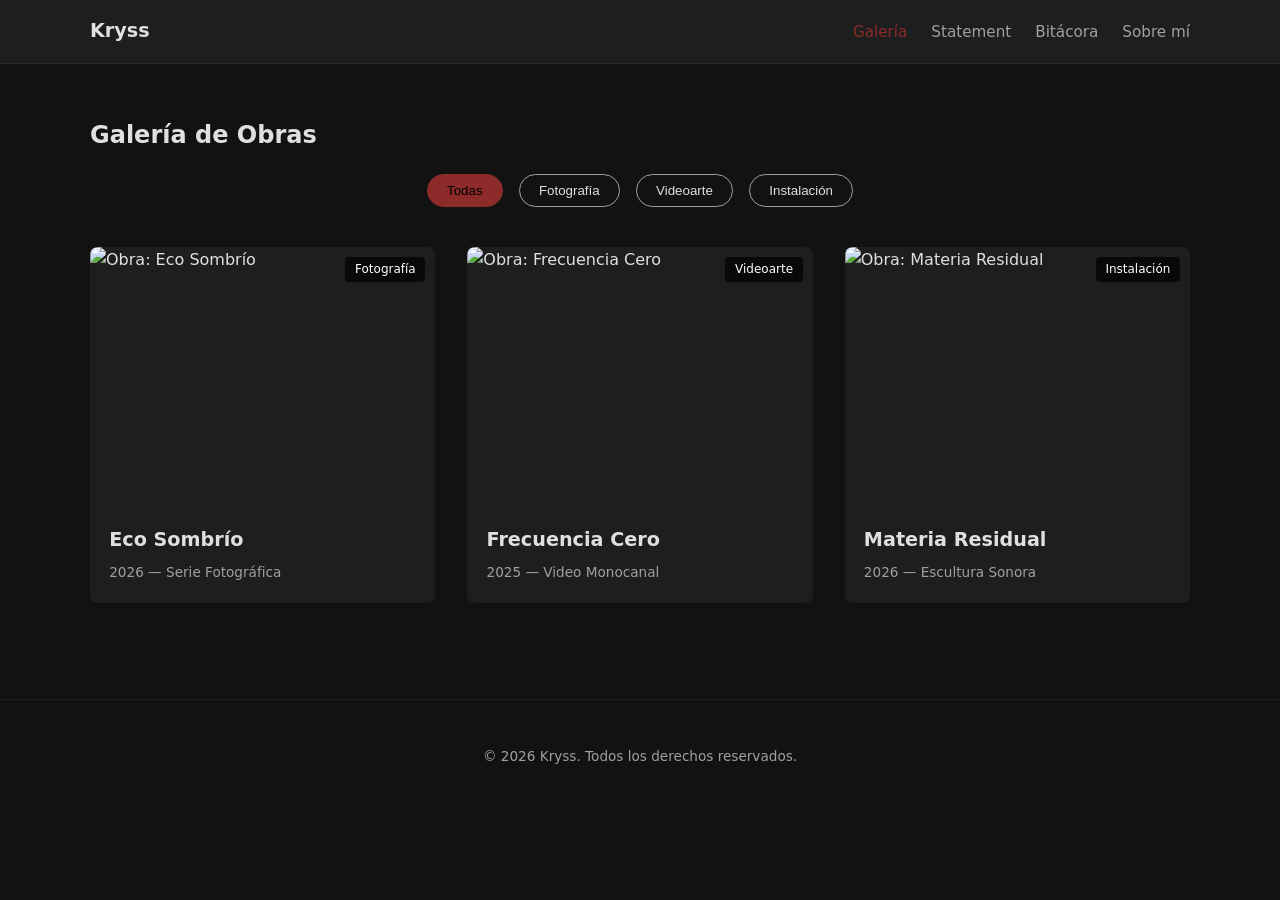
==== index.html @ 1ae2a551 "Add files via upload" ====
<!DOCTYPE html>
<html lang="es">
<head>
    <meta charset="UTF-8">
    <meta name="viewport" content="width=device-width, initial-scale=1.0">
    <title>Dossier Artístico</title>
    <!-- Enlace fundamental al archivo CSS -->
    <link rel="stylesheet" href="css/styles.css">
</head>
<body>

    <!-- Navegación Principal -->
    <header class="main-header">
        <nav>
            <a href="index.html" class="logo">Kryss</a>
            <ul class="nav-links">
                <li><a href="index.html#galeria" class="active">Galería</a></li>
                <li><a href="statement.html">Statement</a></li>
                <li><a href="blog.html">Bitácora</a></li>
                <li><a href="sobre-mi.html">Sobre mí</a></li>
            </ul>
        </nav>
    </header>

    <!-- Contenido Principal -->
    <main>
        <section id="galeria" class="galeria-section">
            <div class="container">
                <h2>Galería de Obras</h2>

                <!-- Controles de Filtro -->
                <div class="filter-controls">
                    <button class="filter-btn active" data-filter="todos">Todas</button>
                    <button class="filter-btn" data-filter="fotografia">Fotografía</button>
                    <button class="filter-btn" data-filter="videoarte">Videoarte</button>
                    <button class="filter-btn" data-filter="instalacion">Instalación</button>
                </div>

                <!-- Grid de Tarjetas -->
                <div class="galeria-grid">

                    <!-- Obra 1: Fotografía -->
                    <article class="obra-card" data-category="fotografia">
                        <a href="obra-detalle.html">
                            <figure class="card-media">
                                <img src="assets/img/obra-01.webp" alt="Obra: Eco Sombrío" loading="lazy">
                                <span class="badge">Fotografía</span>
                            </figure>
                            <div class="card-info">
                                <h3>Eco Sombrío</h3>
                                <p class="card-meta">2026 — Serie Fotográfica</p>
                            </div>
                        </a>
                    </article>

                    <!-- Obra 2: Videoarte -->
                    <article class="obra-card" data-category="videoarte">
                        <a href="obra-detalle.html">
                            <figure class="card-media">
                                <img src="assets/img/obra-02.webp" alt="Obra: Frecuencia Cero" loading="lazy">
                                <span class="badge">Videoarte</span>
                            </figure>
                            <div class="card-info">
                                <h3>Frecuencia Cero</h3>
                                <p class="card-meta">2025 — Video Monocanal</p>
                            </div>
                        </a>
                    </article>

                    <!-- Obra 3: Instalación -->
                    <article class="obra-card" data-category="instalacion">
                        <a href="obra-detalle.html">
                            <figure class="card-media">
                                <img src="assets/img/obra-03.webp" alt="Obra: Materia Residual" loading="lazy">
                                <span class="badge">Instalación</span>
                            </figure>
                            <div class="card-info">
                                <h3>Materia Residual</h3>
                                <p class="card-meta">2026 — Escultura Sonora</p>
                            </div>
                        </a>
                    </article>

                </div>
            </div>
        </section>
    </main>

    <!-- Pie de Página -->
    <footer>
        <p>&copy; 2026 Kryss. Todos los derechos reservados.</p>
    </footer>

    <!-- Script de Filtros -->
    <script src="js/main.js"></script>

</body>
</html>
---- css/styles.css ----
/* Variables de Diseño */
:root {
    --bg-color: #121212;
    --card-bg: #1e1e1e;
    --text-primary: #e0e0e0;
    --text-secondary: #a0a0a0;
    --accent: #8d2b2b;
    --font-main: system-ui, -apple-system, sans-serif;
}

body {
    background-color: var(--bg-color);
    color: var(--text-primary);
    font-family: var(--font-main);
    line-height: 1.6;
    margin: 0;
    padding: 0;
}

.container {
    max-width: 1100px;
    margin: 0 auto;
    padding: 2rem 1rem;
}

/* Layout Grid para Ficha y Concepto */
.obra-grid {
    display: grid;
    grid-template-columns: 2fr 1fr;
    gap: 2rem;
    margin-top: 2rem;
}

/* Responsive iframe de video */
.video-container {
    position: relative;
    padding-bottom: 56.25%; /* Relación 16:9 */
    height: 0;
    overflow: hidden;
    margin-top: 1rem;
}

.video-container iframe {
    position: absolute;
    top: 0;
    left: 0;
    width: 100%;
    height: 100%;
}

/* Adaptabilidad a Pantallas Pequeñas */
@media (max-width: 768px) {
    .obra-grid {
        grid-template-columns: 1fr;
    }
}
/* Botones de Filtro */
.filter-controls {
    display: flex;
    justify-content: center;
    gap: 1rem;
    margin-bottom: 2.5rem;
    flex-wrap: wrap;
}

.filter-btn {
    background: transparent;
    border: 1px solid var(--text-secondary);
    color: var(--text-primary);
    padding: 0.5rem 1.2rem;
    border-radius: 20px;
    cursor: pointer;
    transition: all 0.3s ease;
}

.filter-btn.active, .filter-btn:hover {
    background-color: var(--accent);
    color: #000;
    border-color: var(--accent);
}

/* Layout del Grid */
.galeria-grid {
    display: grid;
    grid-template-columns: repeat(auto-fill, minmax(280px, 1fr));
    gap: 2rem;
}

/* Tarjeta de Obra */
.obra-card {
    background: var(--card-bg);
    border-radius: 8px;
    overflow: hidden;
    transition: transform 0.3s ease, box-shadow 0.3s ease;
}

.obra-card a {
    text-decoration: none;
    color: inherit;
    display: block;
}

.obra-card:hover {
    transform: translateY(-6px);
    box-shadow: 0 10px 20px rgba(0,0,0,0.5);
}

.card-media {
    position: relative;
    margin: 0;
    aspect-ratio: 4 / 3;
    overflow: hidden;
}

.card-media img {
    width: 100%;
    height: 100%;
    object-fit: cover;
    transition: transform 0.5s ease;
}

.obra-card:hover .card-media img {
    transform: scale(1.05);
}

.badge {
    position: absolute;
    top: 10px;
    right: 10px;
    background: rgba(0, 0, 0, 0.7);
    color: #fff;
    font-size: 0.75rem;
    padding: 0.2rem 0.6rem;
    border-radius: 4px;
    backdrop-filter: blur(4px);
}

.card-info {
    padding: 1.2rem;
}

.card-info h3 {
    margin: 0 0 0.4rem 0;
    font-size: 1.2rem;
}

.card-meta {
    margin: 0;
    font-size: 0.85rem;
    color: var(--text-secondary);
}
/* Layout del Statement */
.statement-container {
    max-width: 800px;
    margin: 0 auto;
    padding: 2rem 0;
}

.statement-header {
    border-bottom: 1px solid var(--card-bg);
    padding-bottom: 1.5rem;
    margin-bottom: 2.5rem;
}

.statement-header h1 {
    font-size: 2.5rem;
    margin-bottom: 0.5rem;
}

.subtitle {
    color: var(--text-secondary);
    font-size: 1.1rem;
}

.statement-section {
    margin-bottom: 3rem;
}

.statement-section h2 {
    color: var(--accent);
    font-size: 1.4rem;
    border-left: 3px solid var(--accent);
    padding-left: 0.8rem;
    margin-bottom: 1rem;
}

.statement-section p {
    font-size: 1.05rem;
    color: var(--text-primary);
    text-align: justify;
}

/* Lista Bibliográfica */
.bibliografia-marco {
    background-color: var(--card-bg);
    padding: 2rem;
    border-radius: 8px;
}

.biblio-list {
    list-style: none;
    padding: 0;
    margin: 0;
}

.biblio-list li {
    margin-bottom: 1rem;
    font-size: 0.95rem;
    color: var(--text-secondary);
    line-height: 1.5;
}

.biblio-list li strong {
    color: var(--text-primary);
}
/* Layout Perfil del Artista */
.profile-section {
    margin-bottom: 4rem;
}

.profile-grid {
    display: grid;
    grid-template-columns: 1fr 2fr;
    gap: 2.5rem;
    align-items: start;
}

.profile-portrait img {
    width: 100%;
    border-radius: 8px;
    object-fit: cover;
    aspect-ratio: 3 / 4;
}

.profile-info h1 {
    font-size: 2.2rem;
    margin-bottom: 0.2rem;
}

.profile-tagline {
    color: var(--accent);
    font-weight: 500;
    margin-bottom: 1.5rem;
}

.bio-text p {
    color: var(--text-primary);
    line-height: 1.7;
    margin-bottom: 1rem;
}

/* Botón para descarga de CV */
.cv-download {
    margin-top: 2rem;
}

.btn-primary {
    display: inline-block;
    background-color: var(--accent);
    color: #000;
    padding: 0.75rem 1.5rem;
    border-radius: 4px;
    text-decoration: none;
    font-weight: bold;
    transition: background-color 0.3s ease;
}

.btn-primary:hover {
    background-color: #8d2b2b;
}

/* Galería de Fotografías del Artista */
.artist-gallery-section {
    border-top: 1px solid var(--card-bg);
    padding-top: 3rem;
}

.artist-gallery-section h2 {
    font-size: 1.5rem;
    margin-bottom: 1.5rem;
}

.artist-photo-grid {
    display: grid;
    grid-template-columns: repeat(auto-fit, minmax(250px, 1fr));
    gap: 1.5rem;
}

.artist-photo-card {
    margin: 0;
    background: var(--card-bg);
    border-radius: 6px;
    overflow: hidden;
}

.artist-photo-card img {
    width: 100%;
    height: 200px;
    object-fit: cover;
    display: block;
}

.artist-photo-card figcaption {
    padding: 0.8rem;
    font-size: 0.85rem;
    color: var(--text-secondary);
    text-align: center;
}

/* Responsivo para móviles */
@media (max-width: 768px) {
    .profile-grid {
        grid-template-columns: 1fr;
    }
}
/* Layout del Blog */
.blog-header {
    margin-bottom: 3rem;
    border-bottom: 1px solid var(--card-bg);
    padding-bottom: 1rem;
}

.blog-list {
    display: flex;
    flex-direction: column;
    gap: 2rem;
    max-width: 850px;
    margin: 0 auto;
}

.blog-card {
    display: grid;
    grid-template-columns: 100px 1fr;
    background: var(--card-bg);
    border-radius: 8px;
    padding: 1.5rem;
    gap: 1.5rem;
    align-items: center;
}

.blog-date {
    display: flex;
    flex-direction: column;
    align-items: center;
    justify-content: center;
    border-right: 2px solid var(--accent);
    padding-right: 1.5rem;
    text-align: center;
}

.blog-date .day {
    font-size: 1.8rem;
    font-weight: bold;
    color: var(--accent);
    line-height: 1;
}

.blog-date .month {
    font-size: 0.9rem;
    font-weight: bold;
    color: var(--text-primary);
}

.blog-date .year {
    font-size: 0.75rem;
    color: var(--text-secondary);
}

.blog-content h2 {
    margin: 0 0 0.5rem 0;
    font-size: 1.3rem;
}

.blog-excerpt {
    color: var(--text-secondary);
    font-size: 0.95rem;
    margin-bottom: 1rem;
}

.read-more {
    color: var(--accent);
    text-decoration: none;
    font-size: 0.9rem;
    font-weight: bold;
}

.read-more:hover {
    text-decoration: underline;
}

/* Responsivo para pantallas pequeñas */
@media (max-width: 600px) {
    .blog-card {
        grid-template-columns: 1fr;
    }
    
    .blog-date {
        border-right: none;
        border-bottom: 2px solid var(--accent);
        padding-right: 0;
        padding-bottom: 1rem;
        flex-direction: row;
        gap: 0.5rem;
    }
}
/* Estilos para el Menú de Navegación Global */
.main-header {
    background-color: var(--card-bg);
    border-bottom: 1px solid #2a2a2a;
    padding: 1rem 0;
}

.main-header nav {
    max-width: 1100px;
    margin: 0 auto;
    padding: 0 1rem;
    display: flex;
    justify-content: space-between;
    align-items: center;
}

.logo {
    color: var(--text-primary);
    font-size: 1.2rem;
    font-weight: bold;
    text-decoration: none;
}

.nav-links {
    list-style: none;
    display: flex;
    gap: 1.5rem;
    margin: 0;
    padding: 0;
}

.nav-links a {
    color: var(--text-secondary);
    text-decoration: none;
    font-size: 0.95rem;
    transition: color 0.3s ease;
}

.nav-links a:hover,
.nav-links a.active {
    color: var(--accent);
}

footer {
    text-align: center;
    padding: 2rem 0;
    margin-top: 4rem;
    border-top: 1px solid var(--card-bg);
    color: var(--text-secondary);
    font-size: 0.85rem;
}
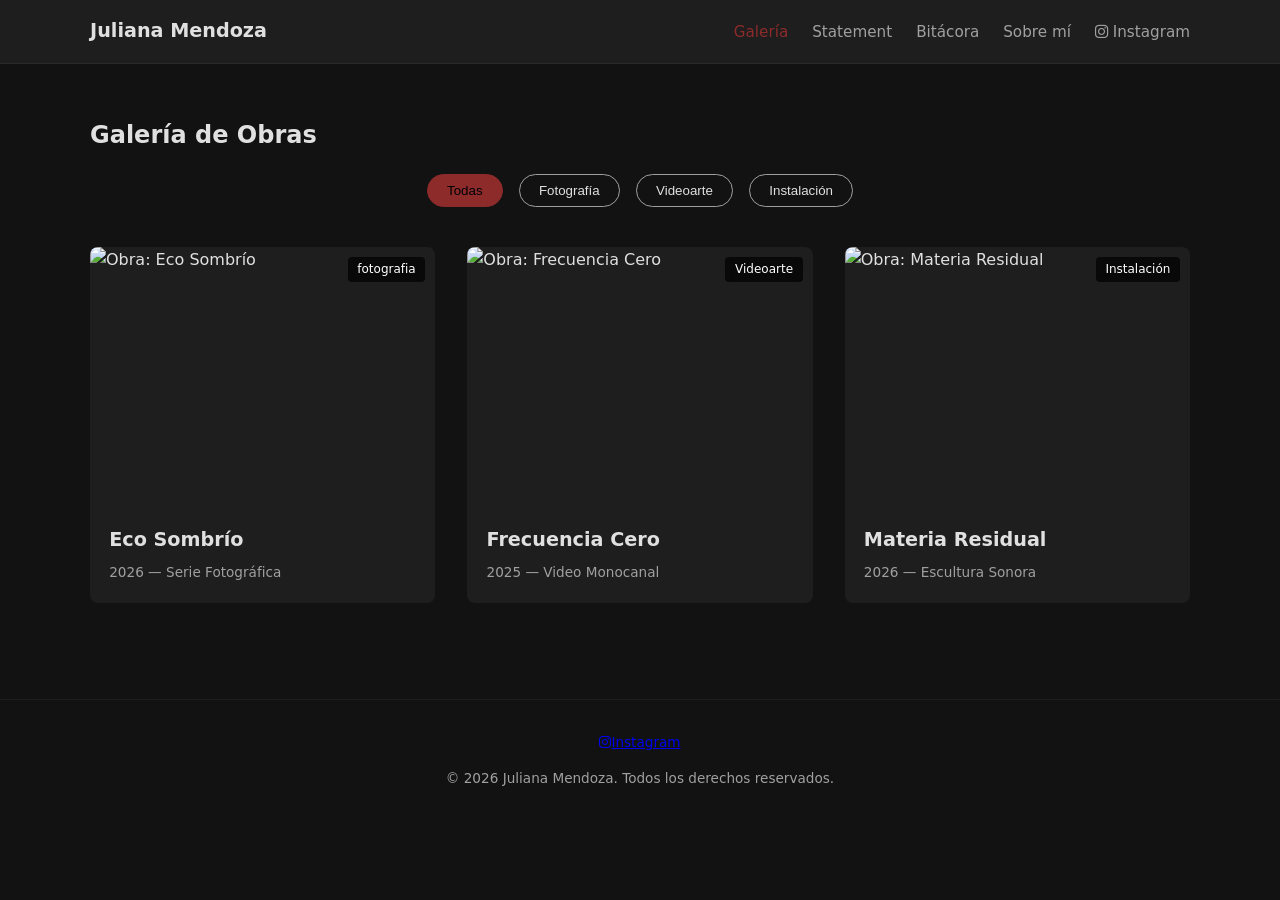
==== commit f457264a: "Update index.html" ====
--- a/index.html
+++ b/index.html
@@ -6,18 +6,28 @@
     <title>Dossier Artístico</title>
     <!-- Enlace fundamental al archivo CSS -->
     <link rel="stylesheet" href="css/styles.css">
+    <link rel="stylesheet" 
+      href="https://cdnjs.cloudflare.com/ajax/libs/font-awesome/6.5.1/css/all.min.css" 
+      integrity="sha512-DTOQO9RWCH3ppGqcWaEA1BIZOC6xxalwEsw9c2QQeAIftl+Vegovlnee1c9QX4TctnWMn13TZye+giMm8e2LwA==" 
+      crossorigin="anonymous" 
+      referrerpolicy="no-referrer" />
 </head>
 <body>
 
     <!-- Navegación Principal -->
     <header class="main-header">
         <nav>
-            <a href="index.html" class="logo">Kryss</a>
+            <a href="index.html" class="logo">Juliana Mendoza</a>
             <ul class="nav-links">
                 <li><a href="index.html#galeria" class="active">Galería</a></li>
                 <li><a href="statement.html">Statement</a></li>
                 <li><a href="blog.html">Bitácora</a></li>
                 <li><a href="sobre-mi.html">Sobre mí</a></li>
+                <li>
+    <a href="https://www.instagram.com/yujin_krys?igsi=MXN5eHRqZms2cjJoZQ==" target="_blank" rel="noopener noreferrer">
+        <i class="fa-brands fa-instagram"></i> Instagram
+    </a>
+</li>
             </ul>
         </nav>
     </header>
@@ -40,15 +50,15 @@
                 <div class="galeria-grid">
 
                     <!-- Obra 1: Fotografía -->
-                    <article class="obra-card" data-category="fotografia">
+                    <article class="obra-card" data-category="fotografia">     <!-- Cambiar para el filtro -->
                         <a href="obra-detalle.html">
                             <figure class="card-media">
-                                <img src="assets/img/obra-01.webp" alt="Obra: Eco Sombrío" loading="lazy">
-                                <span class="badge">Fotografía</span>
+                                <img src="assets/img/obra-01.webp" alt="Obra: Eco Sombrío" loading="lazy">     <!-- Imagen y titulo -->
+                                <span class="badge">fotografia</span>     <!-- filtrado -->
                             </figure>
                             <div class="card-info">
-                                <h3>Eco Sombrío</h3>
-                                <p class="card-meta">2026 — Serie Fotográfica</p>
+                                <h3>Eco Sombrío</h3>     <!-- titulo -->
+                                <p class="card-meta">2026 — Serie Fotográfica</p>     <!-- descripcion -->
                             </div>
                         </a>
                     </article>
@@ -87,12 +97,17 @@
     </main>
 
     <!-- Pie de Página -->
-    <footer>
-        <p>&copy; 2026 Kryss. Todos los derechos reservados.</p>
-    </footer>
+<footer>
+    <div class="footer-socials">
+        <a href="https://www.instagram.com/yujin_krys?igsi=MXN5eHRqZms2cjJoZQ==" target="_blank" rel="noopener noreferrer" aria-label="Instagram">
+            <i class="fa-brands fa-instagram"></i>Instagram
+        </a>
+    </div>
+    <p>&copy; 2026 Juliana Mendoza. Todos los derechos reservados.</p>
+</footer>
 
     <!-- Script de Filtros -->
     <script src="js/main.js"></script>
 
 </body>
-</html>+</html>
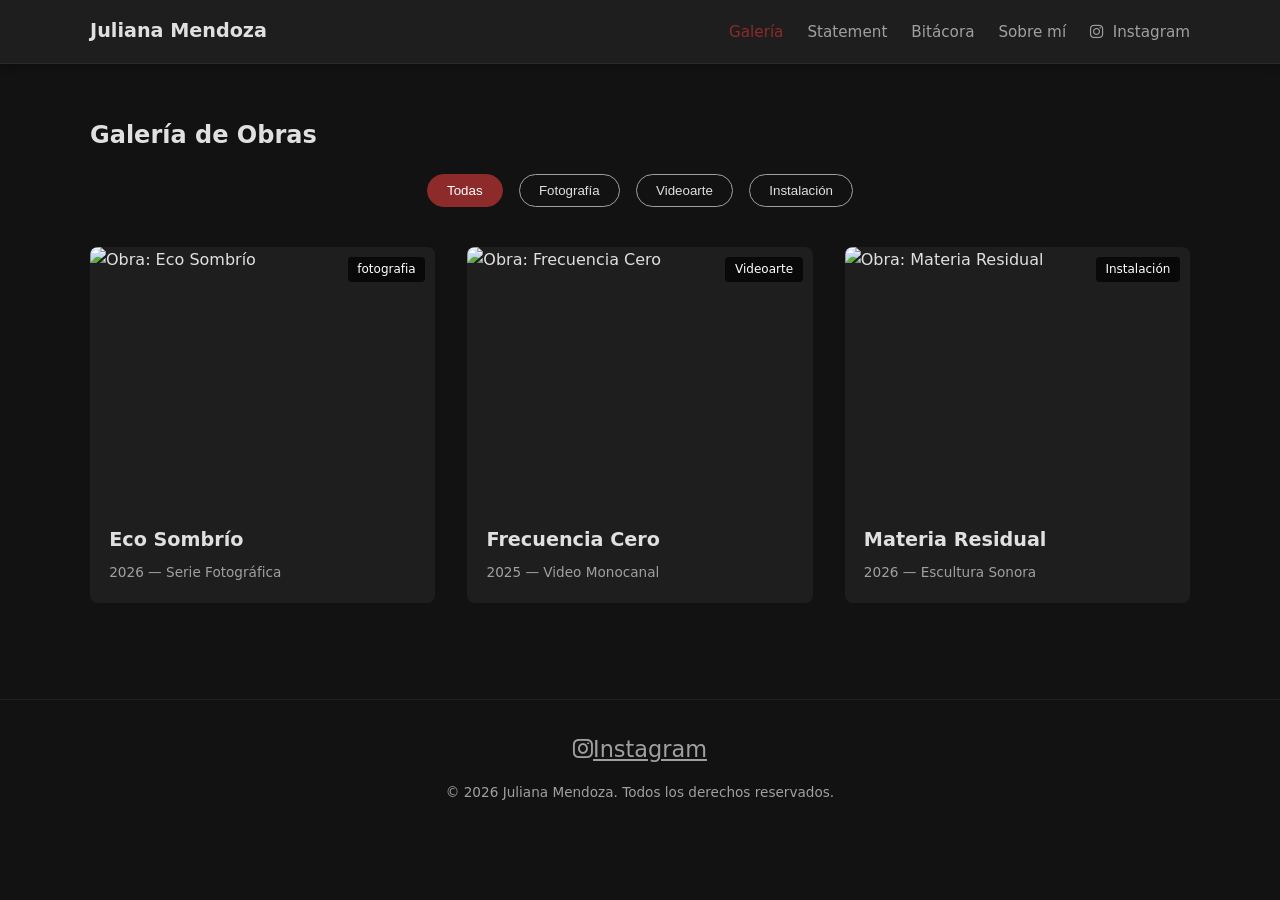
==== commit 90c9984d: "Add files via upload" ====
--- a/index.html
+++ b/index.html
@@ -110,4 +110,4 @@
     <script src="js/main.js"></script>
 
 </body>
-</html>
+</html>
--- a/css/styles.css
+++ b/css/styles.css
@@ -15,6 +15,15 @@
     line-height: 1.6;
     margin: 0;
     padding: 0;
+    -webkit-user-select: none;
+    -moz-user-select: none;
+    -ms-user-select: none;
+    user-select: none;
+}
+
+img {
+    -webkit-user-drag: none;
+    pointer-events: none;
 }
 
 .container {
@@ -53,6 +62,16 @@
     .obra-grid {
         grid-template-columns: 1fr;
     }
+    .main-header nav {
+    flex-direction: column;
+    gap: 1rem;
+}
+
+.nav-links {
+    flex-wrap: wrap;
+    justify-content: center;
+    gap: 1rem;
+}
 }
 /* Botones de Filtro */
 .filter-controls {
@@ -75,7 +94,7 @@
 
 .filter-btn.active, .filter-btn:hover {
     background-color: var(--accent);
-    color: #000;
+    color: #ffffff;
     border-color: var(--accent);
 }
 
@@ -117,6 +136,7 @@
     height: 100%;
     object-fit: cover;
     transition: transform 0.5s ease;
+    display: block;
 }
 
 .obra-card:hover .card-media img {
@@ -230,6 +250,7 @@
     border-radius: 8px;
     object-fit: cover;
     aspect-ratio: 3 / 4;
+    display: block;
 }
 
 .profile-info h1 {
@@ -408,6 +429,7 @@
     background-color: var(--card-bg);
     border-bottom: 1px solid #2a2a2a;
     padding: 1rem 0;
+    box-shadow: 0 2px 10px rgba(0, 0, 0, 0.3);
 }
 
 .main-header nav {
@@ -453,4 +475,31 @@
     border-top: 1px solid var(--card-bg);
     color: var(--text-secondary);
     font-size: 0.85rem;
-}+}
+/* Estilos para los iconos del Footer */
+.footer-socials {
+    display: flex;
+    justify-content: center;
+    gap: 1.2rem;
+    margin-bottom: 0.8rem;
+}
+
+.footer-socials a {
+    color: var(--text-secondary);
+    font-size: 1.4rem;
+    transition: color 0.3s ease, transform 0.3s ease;
+}
+
+.footer-socials a:hover {
+    color: var(--accent);
+    transform: translateY(-3px);
+}
+
+/* Margen para el icono en el menú superior */
+.nav-links a i {
+    margin-right: 0.3rem;
+}
+.obra-card:hover .card-info h3 {
+    color: var(--accent);
+    transition: color 0.3s ease;
+}
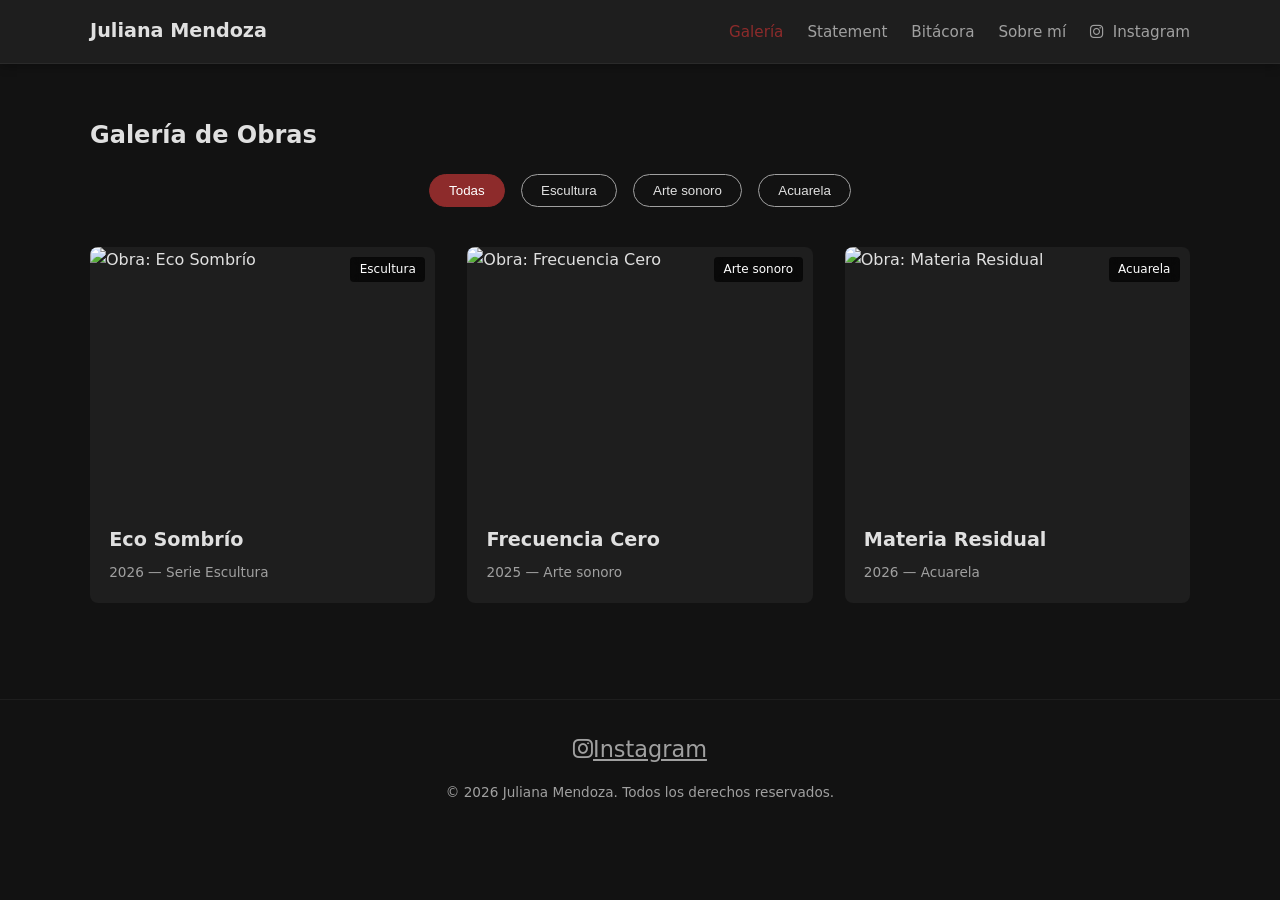
==== commit c93051fa: "Add files via upload" ====
--- a/index.html
+++ b/index.html
@@ -41,52 +41,52 @@
                 <!-- Controles de Filtro -->
                 <div class="filter-controls">
                     <button class="filter-btn active" data-filter="todos">Todas</button>
-                    <button class="filter-btn" data-filter="fotografia">Fotografía</button>
-                    <button class="filter-btn" data-filter="videoarte">Videoarte</button>
-                    <button class="filter-btn" data-filter="instalacion">Instalación</button>
+                    <button class="filter-btn" data-filter="Escultura">Escultura</button>
+                    <button class="filter-btn" data-filter="Arte-sonoro">Arte sonoro</button>
+                    <button class="filter-btn" data-filter="Acuarela">Acuarela</button>
                 </div>
 
                 <!-- Grid de Tarjetas -->
                 <div class="galeria-grid">
 
                     <!-- Obra 1: Fotografía -->
-                    <article class="obra-card" data-category="fotografia">     <!-- Cambiar para el filtro -->
+                    <article class="obra-card" data-category="Escultura">     <!-- Cambiar para el filtro -->
                         <a href="obra-detalle.html">
                             <figure class="card-media">
                                 <img src="assets/img/obra-01.webp" alt="Obra: Eco Sombrío" loading="lazy">     <!-- Imagen y titulo -->
-                                <span class="badge">fotografia</span>     <!-- filtrado -->
+                                <span class="badge">Escultura</span>     <!-- filtrado -->
                             </figure>
                             <div class="card-info">
                                 <h3>Eco Sombrío</h3>     <!-- titulo -->
-                                <p class="card-meta">2026 — Serie Fotográfica</p>     <!-- descripcion -->
+                                <p class="card-meta">2026 — Serie Escultura</p>     <!-- descripcion -->
                             </div>
                         </a>
                     </article>
 
                     <!-- Obra 2: Videoarte -->
-                    <article class="obra-card" data-category="videoarte">
+                    <article class="obra-card" data-category="Arte-sonoro">
                         <a href="obra-detalle.html">
                             <figure class="card-media">
                                 <img src="assets/img/obra-02.webp" alt="Obra: Frecuencia Cero" loading="lazy">
-                                <span class="badge">Videoarte</span>
+                                <span class="badge">Arte sonoro</span>
                             </figure>
                             <div class="card-info">
                                 <h3>Frecuencia Cero</h3>
-                                <p class="card-meta">2025 — Video Monocanal</p>
+                                <p class="card-meta">2025 — Arte sonoro</p>
                             </div>
                         </a>
                     </article>
 
                     <!-- Obra 3: Instalación -->
-                    <article class="obra-card" data-category="instalacion">
+                    <article class="obra-card" data-category="Acuarela">
                         <a href="obra-detalle.html">
                             <figure class="card-media">
                                 <img src="assets/img/obra-03.webp" alt="Obra: Materia Residual" loading="lazy">
-                                <span class="badge">Instalación</span>
+                                <span class="badge">Acuarela</span>
                             </figure>
                             <div class="card-info">
                                 <h3>Materia Residual</h3>
-                                <p class="card-meta">2026 — Escultura Sonora</p>
+                                <p class="card-meta">2026 — Acuarela</p>
                             </div>
                         </a>
                     </article>
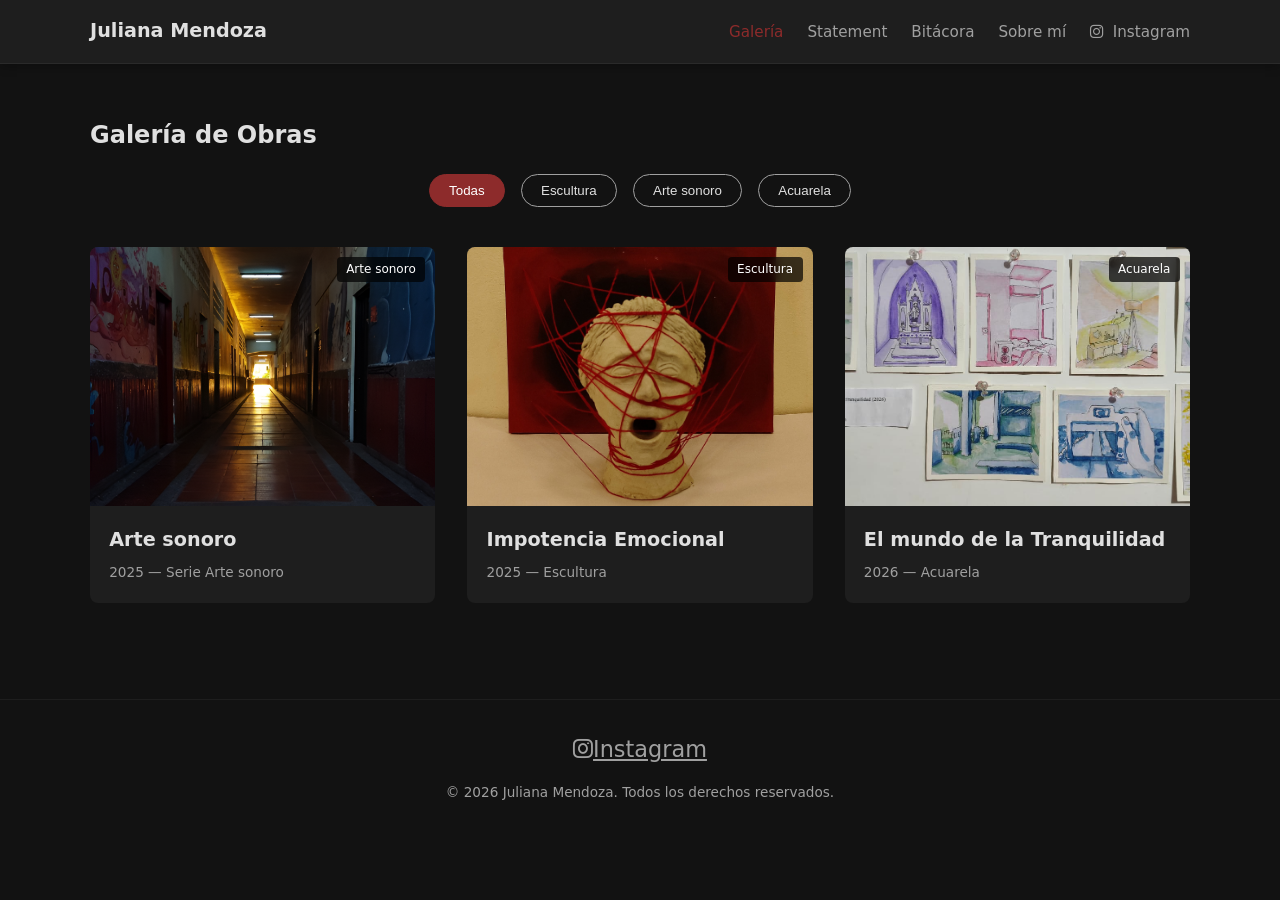
==== commit e8ec96c8: "Add files via upload" ====
--- a/index.html
+++ b/index.html
@@ -50,42 +50,42 @@
                 <div class="galeria-grid">
 
                     <!-- Obra 1: Fotografía -->
-                    <article class="obra-card" data-category="Escultura">     <!-- Cambiar para el filtro -->
-                        <a href="obra-detalle.html">
+                    <article class="obra-card" data-category="Arte-sonoro">     <!-- Cambiar para el filtro -->
+                        <a href="obra-detalle-artesonoro.html">
                             <figure class="card-media">
-                                <img src="assets/img/obra-01.webp" alt="Obra: Eco Sombrío" loading="lazy">     <!-- Imagen y titulo -->
-                                <span class="badge">Escultura</span>     <!-- filtrado -->
+                                <img src="assets/Art-song.png" alt="Obra: Arte sonoro" loading="lazy">     <!-- Imagen y titulo -->
+                                <span class="badge">Arte sonoro</span>     <!-- filtrado -->
                             </figure>
                             <div class="card-info">
-                                <h3>Eco Sombrío</h3>     <!-- titulo -->
-                                <p class="card-meta">2026 — Serie Escultura</p>     <!-- descripcion -->
+                                <h3>Arte sonoro</h3>     <!-- titulo -->
+                                <p class="card-meta">2025 — Serie Arte sonoro</p>     <!-- descripcion -->
                             </div>
                         </a>
                     </article>
 
                     <!-- Obra 2: Videoarte -->
-                    <article class="obra-card" data-category="Arte-sonoro">
-                        <a href="obra-detalle.html">
+                    <article class="obra-card" data-category="Escultura">
+                        <a href="obra-detalle-impotencia copy.html">
                             <figure class="card-media">
-                                <img src="assets/img/obra-02.webp" alt="Obra: Frecuencia Cero" loading="lazy">
-                                <span class="badge">Arte sonoro</span>
+                                <img src="assets/escultura1.jpeg" alt="Obra: Impotencia emocional" loading="lazy">
+                                <span class="badge">Escultura</span>
                             </figure>
                             <div class="card-info">
-                                <h3>Frecuencia Cero</h3>
-                                <p class="card-meta">2025 — Arte sonoro</p>
+                                <h3>Impotencia Emocional</h3>
+                                <p class="card-meta">2025 — Escultura</p>
                             </div>
                         </a>
                     </article>
 
                     <!-- Obra 3: Instalación -->
                     <article class="obra-card" data-category="Acuarela">
-                        <a href="obra-detalle.html">
+                        <a href="obra-detalle-acuerla.html">
                             <figure class="card-media">
-                                <img src="assets/img/obra-03.webp" alt="Obra: Materia Residual" loading="lazy">
+                                <img src="assets/acuarela.jpeg" alt="Obra: Materia Residual" loading="lazy">
                                 <span class="badge">Acuarela</span>
                             </figure>
                             <div class="card-info">
-                                <h3>Materia Residual</h3>
+                                <h3>El mundo de la Tranquilidad</h3>
                                 <p class="card-meta">2026 — Acuarela</p>
                             </div>
                         </a>
--- a/css/styles.css
+++ b/css/styles.css
@@ -503,3 +503,104 @@
     color: var(--accent);
     transition: color 0.3s ease;
 }
+/* Contenedor estético para el reproductor de audio */
+.soundcloud-container {
+    width: 100%;
+    max-width: 800px;
+    margin: 1.5rem auto;
+    border-radius: 12px;
+    overflow: hidden;
+    box-shadow: 0 4px 20px rgba(0, 0, 0, 0.4);
+    background-color: #121212;
+}
+
+.soundcloud-container iframe {
+    display: block;
+    border: none;
+}
+/* Estilos para el contenedor de la imagen (.media-item) */
+/* Tarjeta y contenedor principal de la obra */
+.media-item {
+    max-width: 480px; /* Tamaño ideal para esculturas verticales sin saturar la pantalla */
+    margin: 2rem auto;
+    text-align: center;
+}
+
+/* Marco estético y efectos para la fotografía */
+.media-item img {
+    width: 100%;
+    height: auto;
+    display: block;
+    border-radius: 10px;
+    /* Borde sutil para separar el fondo claro de la foto del fondo oscuro de la web */
+    border: 1px solid rgba(255, 255, 255, 0.08); 
+    box-shadow: 0 10px 30px rgba(0, 0, 0, 0.6);
+    transition: transform 0.3s ease, box-shadow 0.3s ease;
+}
+
+/* Efecto al pasar el cursor (interactividad refinada) */
+.media-item img:hover {
+    transform: translateY(-4px);
+    box-shadow: 0 14px 35px rgba(0, 0, 0, 0.75);
+}
+
+/* Pie de foto tipográfico */
+.media-item figcaption {
+    margin-top: 0.8rem;
+    font-size: 0.85rem;
+    letter-spacing: 0.5px;
+    color: var(--text-secondary, #a0a0a0);
+    font-style: italic;
+}
+/* Estilo estándar para todas las obras (1 sola imagen, reproductor de audio, etc.) */
+.obra-media {
+    max-width: 800px;
+    margin: 0 auto 3rem auto;
+    text-align: center;
+}
+
+/* Modificador EXCLUSIVO para páginas con 2 o más imágenes lado a lado */
+.obra-media.galeria-grid {
+    display: grid;
+    grid-template-columns: repeat(2, 1fr);
+    gap: 1.5rem;
+    max-width: 1100px;
+    align-items: start;
+}
+
+/* Ajustes de tarjeta e imagen */
+.media-item {
+    margin: 0;
+    text-align: center;
+}
+
+.media-item img {
+    width: 100%;
+    height: auto;
+    display: block;
+    border-radius: 8px;
+    border: 1px solid rgba(255, 255, 255, 0.08);
+    box-shadow: 0 8px 24px rgba(0, 0, 0, 0.5);
+    transition: transform 0.3s ease, box-shadow 0.3s ease;
+}
+
+.media-item img:hover {
+    transform: translateY(-3px);
+    box-shadow: 0 12px 30px rgba(0, 0, 0, 0.7);
+}
+
+.media-item figcaption {
+    margin-top: 0.75rem;
+    font-size: 0.85rem;
+    color: var(--text-secondary, #a0a0a0);
+    letter-spacing: 0.5px;
+    font-style: italic;
+}
+
+/* Responsivo para móviles */
+@media (max-width: 768px) {
+    .obra-media.galeria-grid {
+        grid-template-columns: 1fr;
+        gap: 2rem;
+    }
+}
